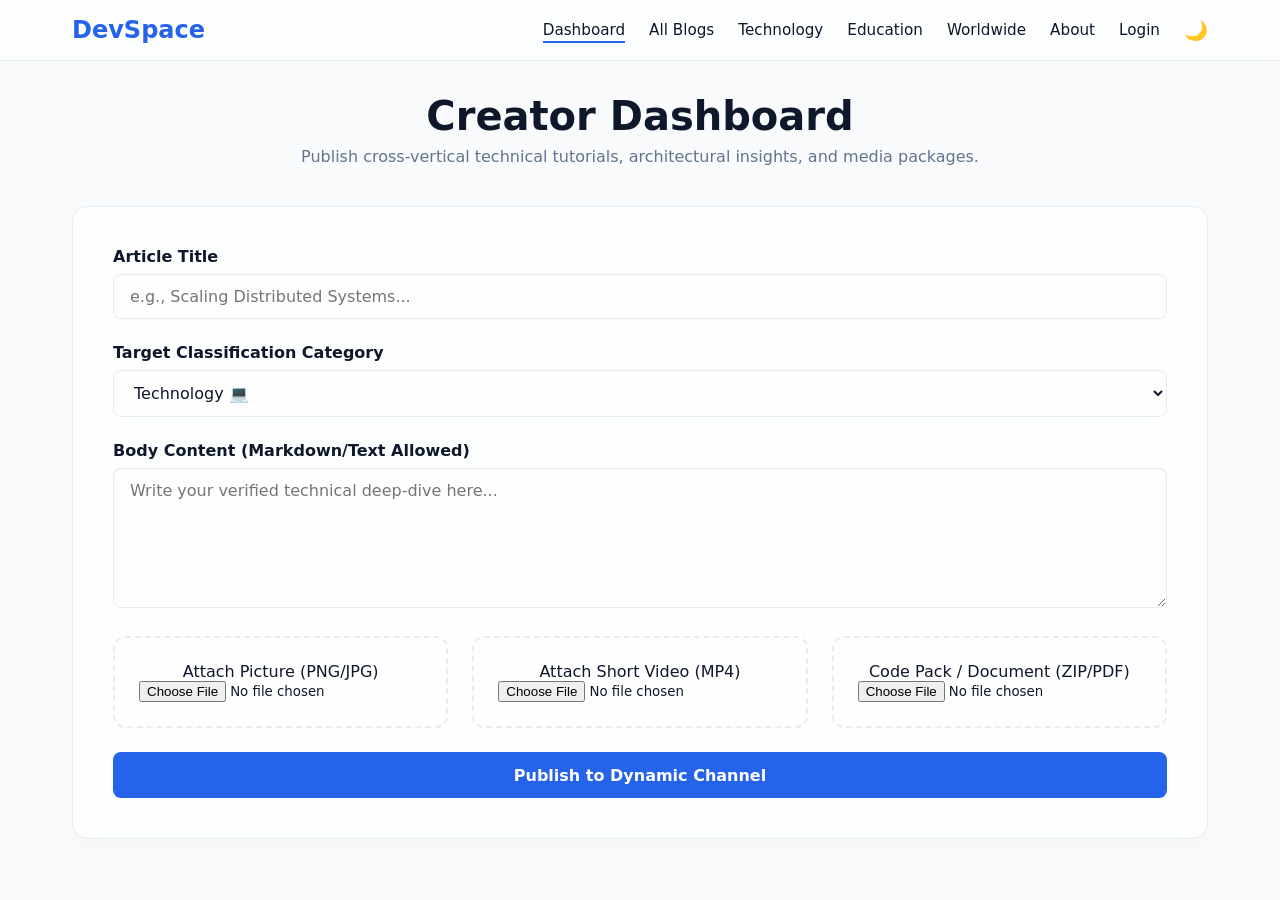
==== index.html @ 2eda5e79 "Add files via upload" ====
<!DOCTYPE html>
<html lang="en">
<head>
    <meta charset="UTF-8">
    <meta name="viewport" content="width=device-width, initial-scale=1.0">
    <title>Create & Publish Blogs - Modern Developer Space</title>
    <meta name="description" content="Empowering developers to create and share high-density technical insights across technology, education, and worldwide ecosystems seamlessly.">
    <meta property="og:title" content="Create & Publish Blogs - Modern Developer Space">
    <meta property="og:description" content="Empowering developers to create and share high-density technical insights.">
    <link rel="canonical" href="https://example.com/index.html">
    <link rel="stylesheet" href="styles.css">
</head>
<body class="animate-fade-up">
    <nav class="navbar">
        <div class="nav-container">
            <a href="index.html" class="nav-logo">DevSpace</a>
            <div class="nav-links">
                <a href="index.html" class="active">Dashboard</a>
                <a href="blog.html">All Blogs</a>
                <a href="technology.html">Technology</a>
                <a href="education.html">Education</a>
                <a href="worldwide.html">Worldwide</a>
                <a href="about.html">About</a>
                <a href="login.html" id="authLink">Login</a>
                <button id="themeToggle" class="theme-btn">🌙</button>
            </div>
        </div>
    </nav>

    <main class="container">
        <header class="section-header">
            <h1>Creator Dashboard</h1>
            <p>Publish cross-vertical technical tutorials, architectural insights, and media packages.</p>
        </header>

        <section class="form-container">
            <form id="postForm" onsubmit="handlePostSubmit(event)">
                <div class="form-group">
                    <label for="postTitle">Article Title</label>
                    <input type="text" id="postTitle" required placeholder="e.g., Scaling Distributed Systems...">
                </div>
                <div class="form-group">
                    <label for="postCategory">Target Classification Category</label>
                    <select id="postCategory" required>
                        <option value="technology">Technology 💻</option>
                        <option value="education">Education 📚</option>
                        <option value="worldwide">Worldwide 🌐</option>
                    </select>
                </div>
                <div class="form-group">
                    <label for="postContent">Body Content (Markdown/Text Allowed)</label>
                    <textarea id="postContent" rows="6" required placeholder="Write your verified technical deep-dive here..."></textarea>
                </div>
                <div class="media-upload-grid">
                    <div class="file-upload-box">
                        <label>Attach Picture (PNG/JPG)</label>
                        <input type="file" id="postImage" accept="image/*" onchange="previewMedia('image')">
                        <div id="imagePreview" class="preview-box"></div>
                    </div>
                    <div class="file-upload-box">
                        <label>Attach Short Video (MP4)</label>
                        <input type="file" id="postVideo" accept="video/*" onchange="previewMedia('video')">
                        <div id="videoPreview" class="preview-box"></div>
                    </div>
                    <div class="file-upload-box">
                        <label>Code Pack / Document (ZIP/PDF)</label>
                        <input type="file" id="postFile" accept=".zip,.pdf" onchange="previewMedia('file')">
                        <div id="filePreview" class="preview-box"></div>
                    </div>
                </div>
                <button type="submit" class="submit-btn">Publish to Dynamic Channel</button>
            </form>
        </section>
    </main>

    <script src="script.js"></script>
</body>
</html>
---- styles.css ----
/* Global Thematic System Mapping Tokens */
:root {
    --bg-primary: #f8fafc;
    --bg-card: rgba(255, 255, 255, 0.75);
    --border-color: rgba(226, 232, 240, 0.8);
    --text-main: #0f172a;
    --text-muted: #64748b;
    --primary: #2563eb;
    --primary-glow: rgba(37, 99, 235, 0.2);
    --nav-bg: rgba(255, 255, 255, 0.7);
    --success: #16a34a;
    --error: #dc2626;
    --badge-tech: #e0f2fe;
    --badge-tech-text: #0369a1;
    --badge-edu: #f0fdf4;
    --badge-edu-text: #166534;
    --badge-world: #fef3c7;
    --badge-world-text: #92400e;
}

[data-theme="dark"] {
    --bg-primary: #0b0f19;
    --bg-card: rgba(22, 28, 45, 0.75);
    --border-color: rgba(51, 65, 85, 0.5);
    --text-main: #f8fafc;
    --text-muted: #94a3b8;
    --primary: #3b82f6;
    --primary-glow: rgba(59, 130, 246, 0.35);
    --nav-bg: rgba(11, 15, 25, 0.75);
    --badge-tech: #1e293b;
    --badge-tech-text: #38bdf8;
    --badge-edu: #14532d;
    --badge-edu-text: #4ade80;
    --badge-world: #78350f;
    --badge-world-text: #fbbf24;
}

/* Hardened Anti-Copy Privacy Standard Rules */
* {
    box-sizing: border-box;
    margin: 0;
    padding: 0;
    font-family: 'Segoe UI', system-ui, -apple-system, sans-serif;
    user-select: none !important;
    -webkit-user-select: none !important;
}

input, textarea, select {
    user-select: text !important;
    -webkit-user-select: text !important;
}

body {
    background-color: var(--bg-primary);
    color: var(--text-main);
    transition: background-color 0.4s ease, color 0.4s ease;
    overflow-x: hidden;
    min-height: 100vh;
}

/* Staggered Cinematic Fade-In Entrance Animation */
@keyframes fadeUpIn {
    0% {
        opacity: 0;
        transform: translateY(25px);
    }
    100% {
        opacity: 1;
        transform: translateY(0);
    }
}

.animate-fade-up {
    animation: fadeUpIn 0.6s cubic-bezier(0.16, 1, 0.3, 1) forwards;
}

/* Premium Glassmorphic Navigation Menu Effects */
.navbar {
    position: sticky;
    top: 0;
    z-index: 1000;
    background-color: var(--nav-bg);
    backdrop-filter: blur(14px);
    -webkit-backdrop-filter: blur(14px);
    border-bottom: 1px solid var(--border-color);
    transition: background-color 0.4s ease;
}

.nav-container {
    max-width: 1200px;
    margin: 0 auto;
    display: flex;
    justify-content: space-between;
    align-items: center;
    padding: 1rem 2rem;
}

.nav-logo {
    font-size: 1.5rem;
    font-weight: 700;
    color: var(--primary);
    text-decoration: none;
}

.nav-links {
    display: flex;
    align-items: center;
    gap: 1.5rem;
}

.nav-links a {
    color: var(--text-main);
    text-decoration: none;
    font-weight: 500;
    font-size: 0.95rem;
    position: relative;
    padding: 0.25rem 0;
    transition: color 0.3s ease;
}

.nav-links a::after {
    content: '';
    position: absolute;
    bottom: 0;
    left: 0;
    width: 0;
    height: 2px;
    background-color: var(--primary);
    transition: width 0.3s ease;
}

.nav-links a:hover::after, .nav-links a.active::after {
    width: 100%;
}

.theme-btn {
    background: none;
    border: none;
    cursor: pointer;
    font-size: 1.2rem;
}

/* Containers Structures layout definitions */
.container {
    max-width: 1200px;
    margin: 2rem auto;
    padding: 0 2rem;
}

.section-header {
    margin-bottom: 2.5rem;
    text-align: center;
}

.section-header h1 {
    font-size: 2.5rem;
    margin-bottom: 0.5rem;
}

.section-header p {
    color: var(--text-muted);
}

/* Creator Form Layout styles definitions */
.form-container {
    background: var(--bg-card);
    backdrop-filter: blur(8px);
    border: 1px solid var(--border-color);
    padding: 2.5rem;
    border-radius: 16px;
    box-shadow: 0 10px 30px rgba(0, 0, 0, 0.02);
}

.form-group {
    margin-bottom: 1.5rem;
}

.form-group label {
    display: block;
    margin-bottom: 0.5rem;
    font-weight: 600;
}

.form-group input, .form-group textarea, .form-group select {
    width: 100%;
    padding: 0.75rem 1rem;
    border-radius: 8px;
    border: 1px solid var(--border-color);
    background-color: rgba(255, 255, 255, 0.05);
    color: var(--text-main);
    font-size: 1rem;
    outline: none;
    transition: border-color 0.3s ease, box-shadow 0.3s ease;
}

.form-group input:focus, .form-group textarea:focus, .form-group select:focus {
    border-color: var(--primary);
    box-shadow: 0 0 0 3px var(--primary-glow);
}

/* Media upload dashboard blocks styles */
.media-upload-grid {
    display: grid;
    grid-template-columns: repeat(auto-fit, minmax(280px, 1fr));
    gap: 1.5rem;
    margin-bottom: 1.5rem;
}

.file-upload-box {
    border: 2px dashed var(--border-color);
    padding: 1.5rem;
    border-radius: 12px;
    text-align: center;
    background-color: rgba(255, 255, 255, 0.02);
}

.preview-box img, .preview-box video {
    max-width: 100%;
    max-height: 150px;
    border-radius: 6px;
    margin-top: 1rem;
}

.submit-btn {
    width: 100%;
    padding: 0.85rem;
    border: none;
    border-radius: 8px;
    background-color: var(--primary);
    color: white;
    font-size: 1rem;
    font-weight: 600;
    cursor: pointer;
    transition: transform 0.2s cubic-bezier(0.16, 1, 0.3, 1), box-shadow 0.2s ease;
}

.submit-btn:hover {
    transform: translateY(-2px);
    box-shadow: 0 5px 15px var(--primary-glow);
}

/* Grid Canvas Feed Display Matrix Cards */
.posts-grid {
    display: grid;
    grid-template-columns: repeat(auto-fit, minmax(340px, 1fr));
    gap: 2rem;
}

/* Responsive Magnetic Hover Cards Design Framework */
.blog-card {
    background: var(--bg-card);
    backdrop-filter: blur(10px);
    border: 1px solid var(--border-color);
    border-radius: 16px;
    padding: 2rem;
    display: flex;
    flex-direction: column;
    justify-content: space-between;
    box-shadow: 0 4px 20px rgba(0, 0, 0, 0.01);
    transform: transform 0.4s cubic-bezier(0.16, 1, 0.3, 1);
    position: relative;
    overflow: hidden;
}

.blog-card:hover {
    transform: translateY(-8px) scale(1.02);
    box-shadow: 0 20px 40px rgba(0, 0, 0, 0.06);
    border-color: var(--primary);
}

.blog-card-header {
    display: flex;
    justify-content: space-between;
    align-items: center;
    margin-bottom: 1rem;
}

.category-badge {
    padding: 0.25rem 0.75rem;
    border-radius: 20px;
    font-size: 0.8rem;
    font-weight: 600;
    text-transform: uppercase;
}

.category-badge.technology { background-color: var(--badge-tech); color: var(--badge-tech-text); }
.category-badge.education { background-color: var(--badge-edu); color: var(--badge-edu-text); }
.category-badge.worldwide { background-color: var(--badge-world); color: var(--badge-world-text); }

.blog-card h3 {
    font-size: 1.4rem;
    margin-bottom: 0.75rem;
}

.blog-card p {
    color: var(--text-muted);
    font-size: 0.95rem;
    line-height: 1.6;
    margin-bottom: 1.5rem;
}

/* Media Output Embedded Classes */
.post-media-output {
    margin-bottom: 1rem;
    border-radius: 8px;
    overflow: hidden;
    background-color: #000;
}

.post-media-output img, .post-media-output video {
    width: 100%;
    display: block;
    max-height: 220px;
    object-fit: cover;
}

.download-link-btn {
    display: inline-flex;
    align-items: center;
    color: var(--primary);
    text-decoration: none;
    font-weight: 600;
    font-size: 0.9rem;
    margin-bottom: 1rem;
}

/* Reactions Matrix Layout Rules */
.reactions-panel {
    display: flex;
    gap: 0.5rem;
    border-top: 1px solid var(--border-color);
    padding-top: 1rem;
    margin-top: auto;
}

.reaction-btn {
    background: rgba(255, 255, 255, 0.05);
    border: 1px solid var(--border-color);
    padding: 0.4rem 0.75rem;
    border-radius: 30px;
    cursor: pointer;
    font-size: 0.9rem;
    color: var(--text-main);
    display: flex;
    align-items: center;
    gap: 0.25rem;
    transition: transform 0.2s cubic-bezier(0.175, 0.885, 0.32, 1.275), background-color 0.2s;
}

.reaction-btn:hover {
    background-color: var(--primary-glow);
    transform: scale(1.1);
}

/* Elastic Keyframe Motion For Triggered Emojis */
@keyframes popEmoji {
    0% { transform: scale(1); }
    50% { transform: scale(1.4) rotate(-15deg); }
    100% { transform: scale(1); }
}

.reacted-active {
    animation: popEmoji 0.4s ease-in-out;
    border-color: var(--primary);
    background-color: var(--primary-glow);
}

/* Floating Physics Animation Container Layer */
.floating-particle {
    position: absolute;
    pointer-events: none;
    font-size: 1.5rem;
    z-index: 100;
    animation: floatUp 0.8s cubic-bezier(0.075, 0.82, 0.165, 1) forwards;
}

@keyframes floatUp {
    0% { opacity: 1; transform: translateY(0) scale(0.5); }
    100% { opacity: 0; transform: translateY(-70px) scale(1.2); }
}

/* Search Box elements layout definitions */
.search-wrapper input {
    width: 100%;
    max-width: 500px;
    padding: 0.85rem 1.25rem;
    border-radius: 30px;
    border: 1px solid var(--border-color);
    background: var(--bg-card);
    color: var(--text-main);
    font-size: 1rem;
    outline: none;
    margin-top: 1rem;
}

/* Authentication Interface Panels definitions */
.auth-wrapper {
    display: flex;
    justify-content: center;
    align-items: center;
    min-height: 70vh;
}

.auth-card {
    background: var(--bg-card);
    backdrop-filter: blur(12px);
    border: 1px solid var(--border-color);
    padding: 3rem;
    border-radius: 20px;
    width: 100%;
    max-width: 440px;
    box-shadow: 0 15px 35px rgba(0,0,0,0.05);
}

.auth-card h2 { margin-bottom: 0.5rem; text-align: center;}
.auth-card p { text-align: center; color: var(--text-muted); margin-bottom: 1.5rem; font-size: 0.9rem;}

.password-group { position: relative; }
.toggle-password {
    position: absolute;
    right: 12px;
    bottom: 10px;
    cursor: pointer;
}

.error-text {
    color: var(--error);
    background-color: rgba(220, 38, 38, 0.1);
    padding: 0.75rem;
    border-radius: 6px;
    margin-bottom: 1rem;
    font-size: 0.85rem;
    border-left: 4px solid var(--error);
}

.auth-footer-text { margin-top: 1.5rem; display: block; text-align: center; }
.auth-footer-text a { color: var(--primary); text-decoration: none; font-weight: 600;}

.about-card-info {
    background: var(--bg-card);
    border: 1px solid var(--border-color);
    padding: 2.5rem;
    border-radius: 16px;
}
.metrics-grid {
    display: grid;
    grid-template-columns: repeat(auto-fit, minmax(220px, 1fr));
    gap: 1rem;
    margin-top: 1.5rem;
}
.metric-item {
    padding: 1rem;
    background: rgba(0,0,0,0.02);
    border-radius: 8px;
    border: 1px solid var(--border-color);
    font-size: 0.9rem;
}
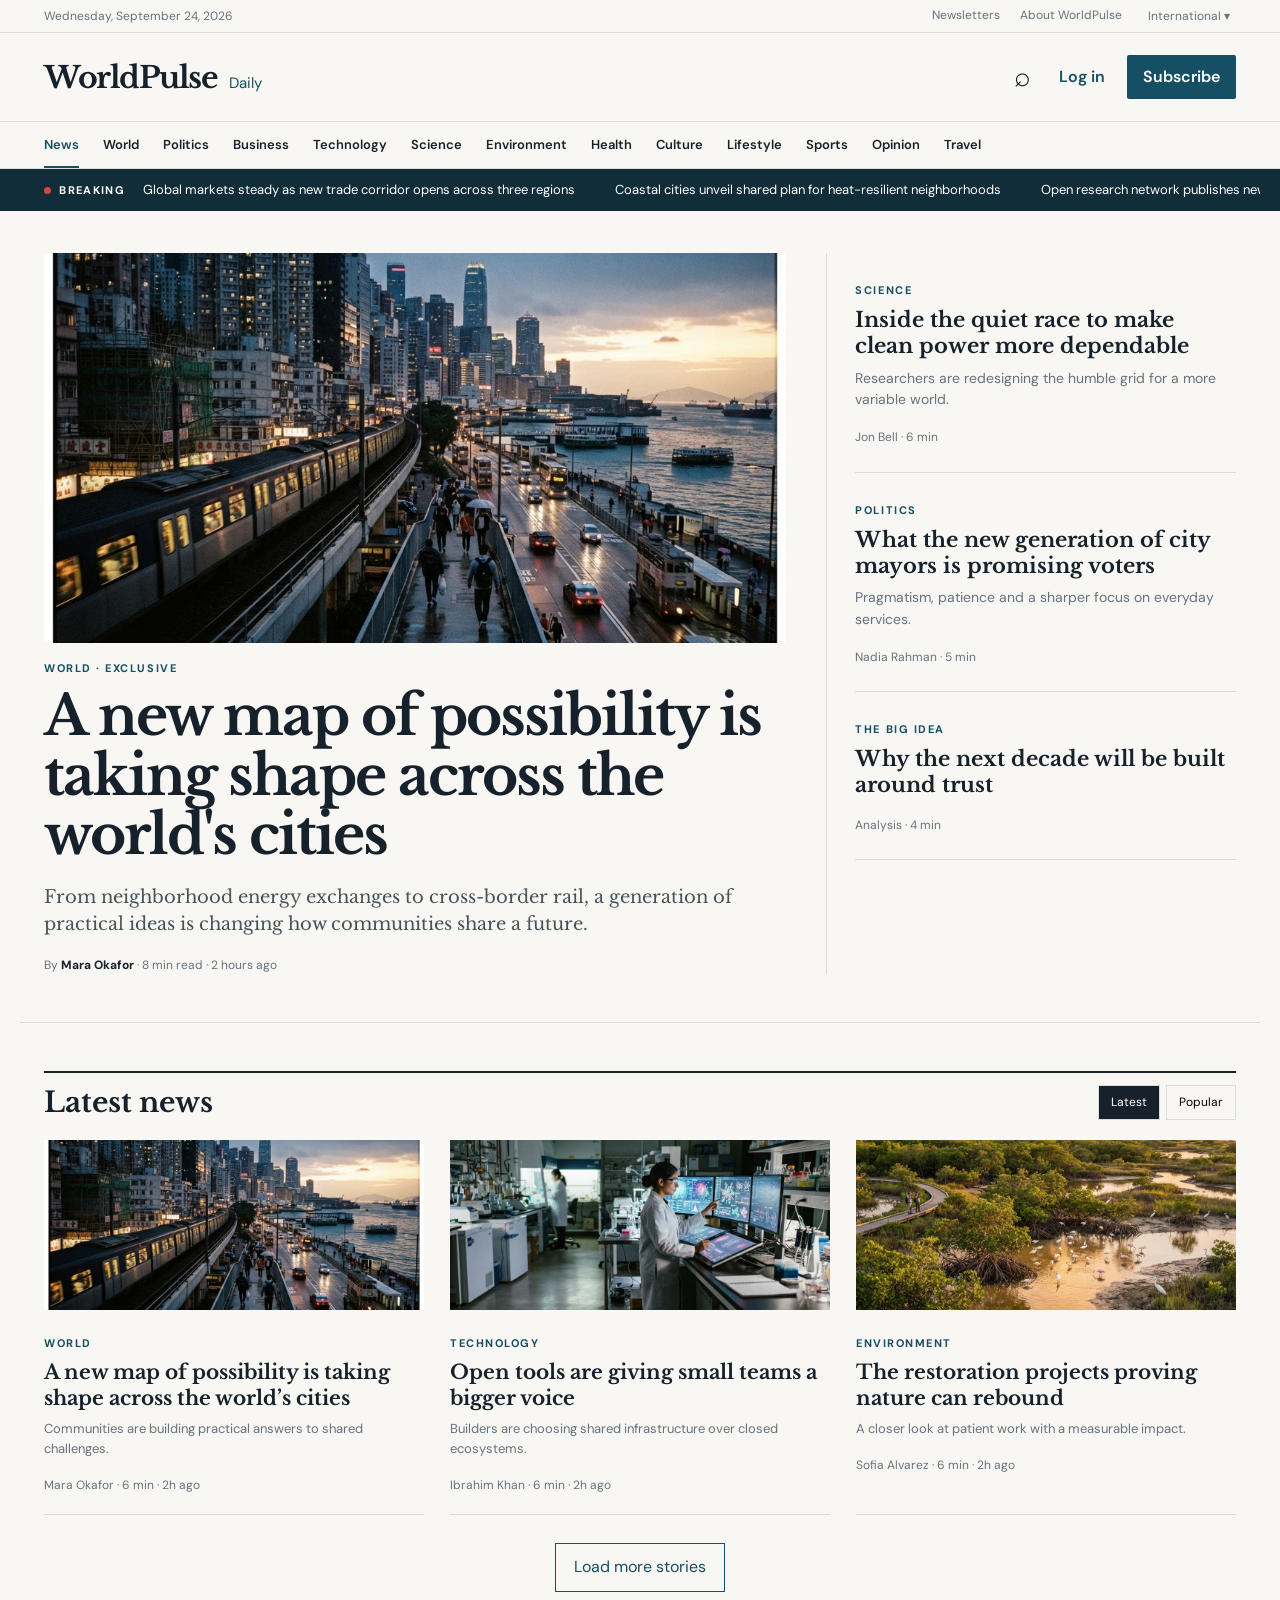
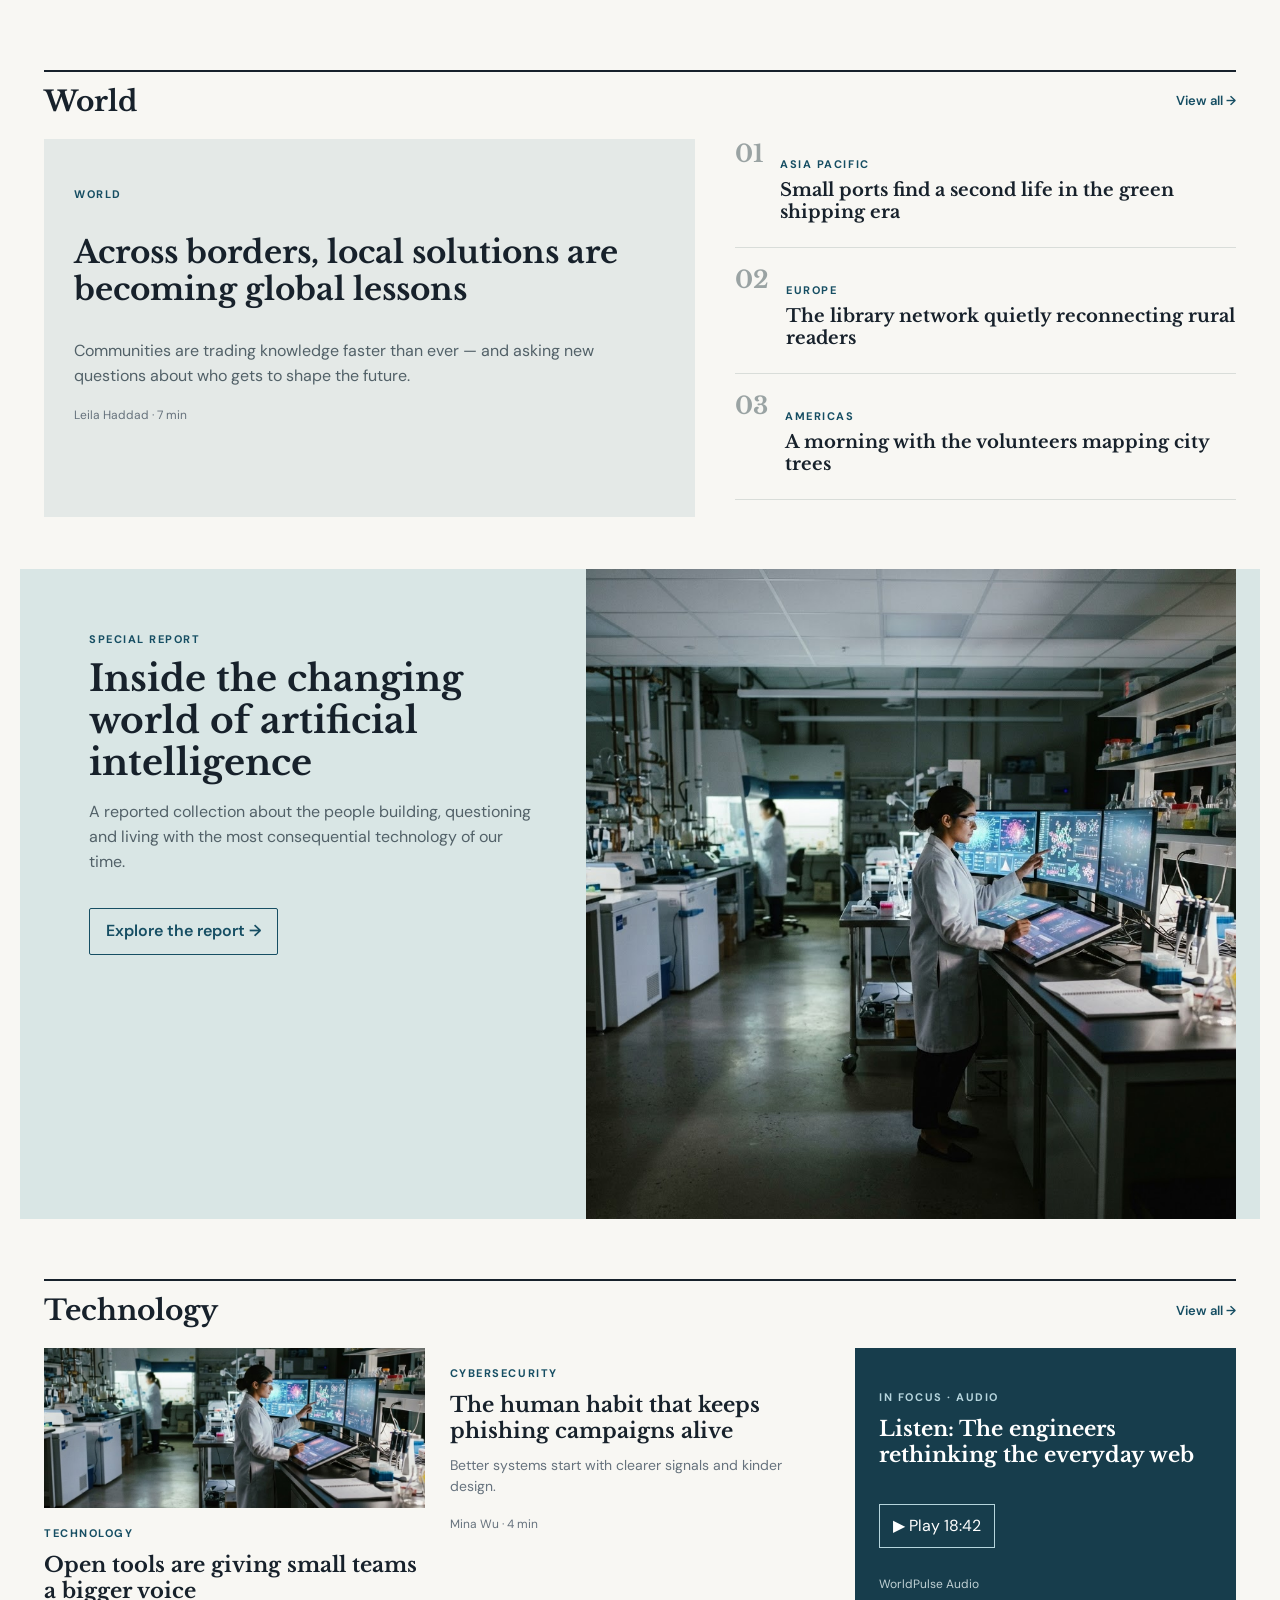
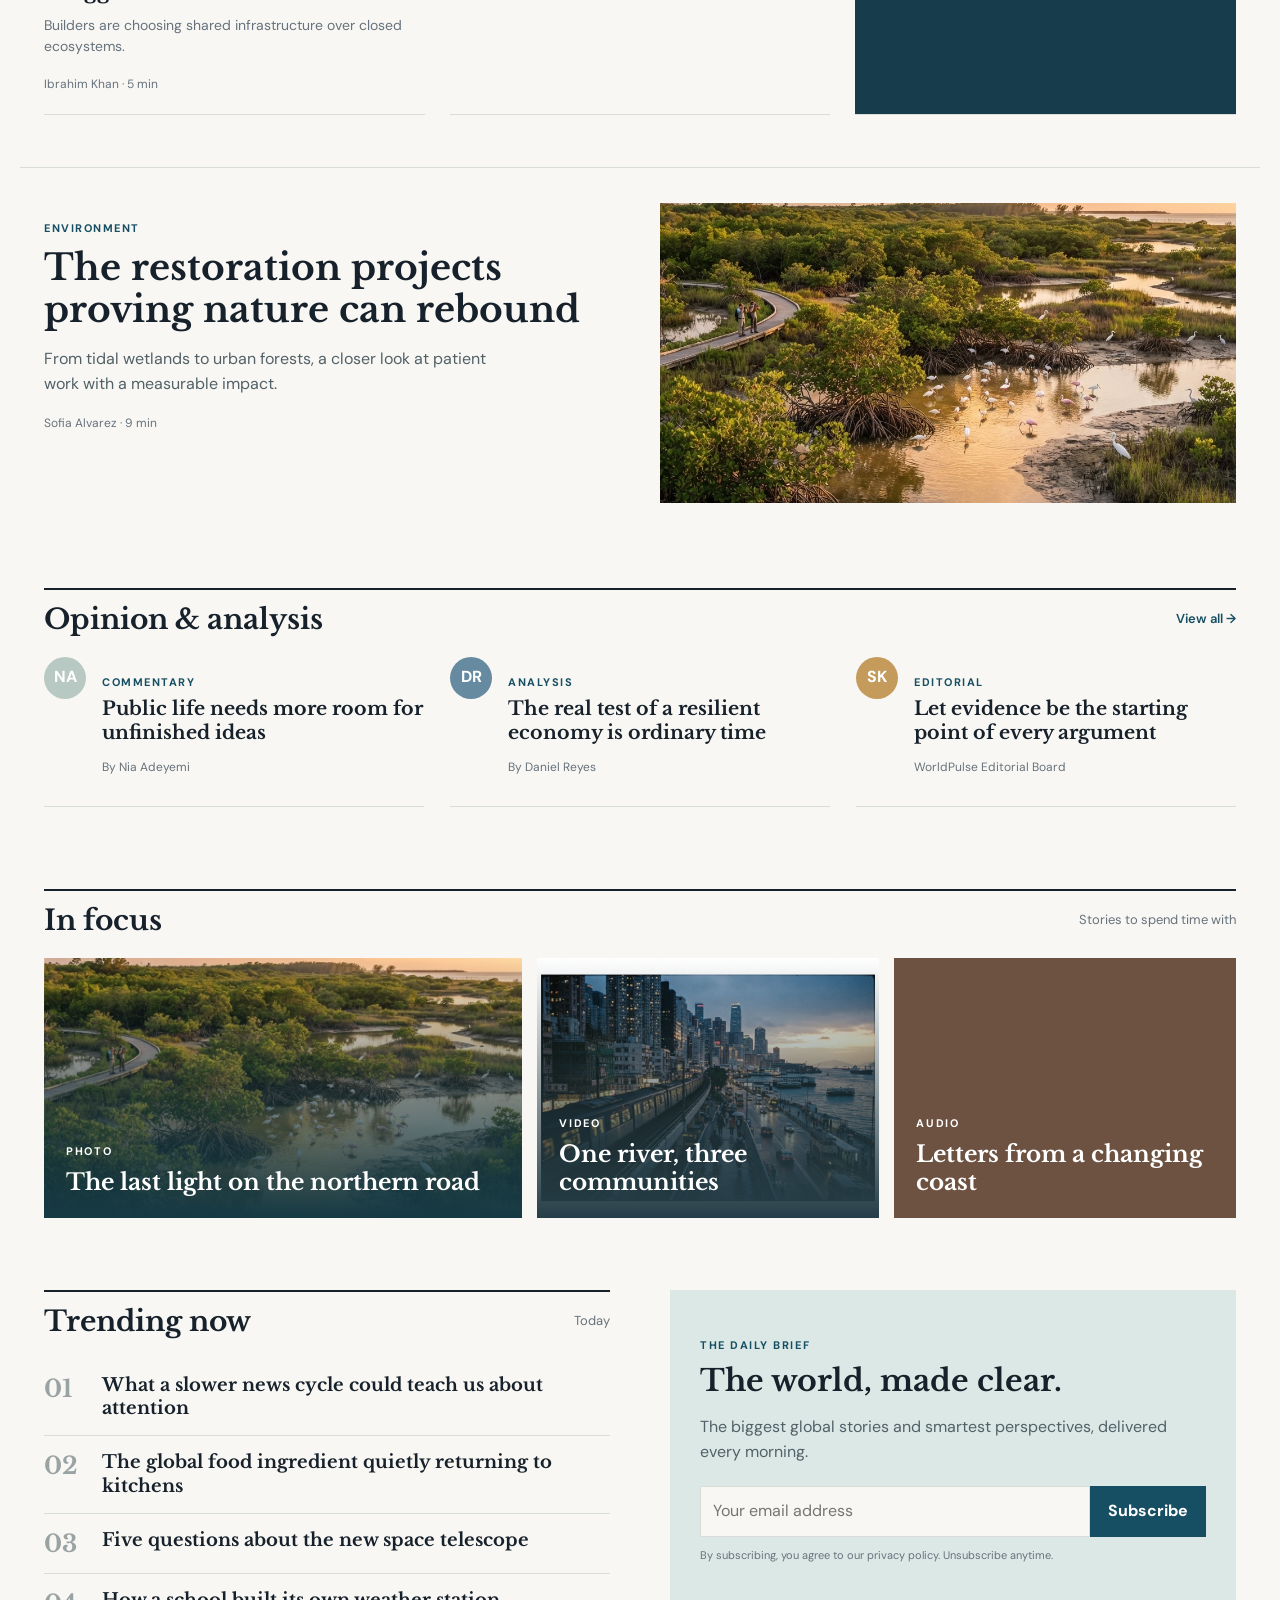
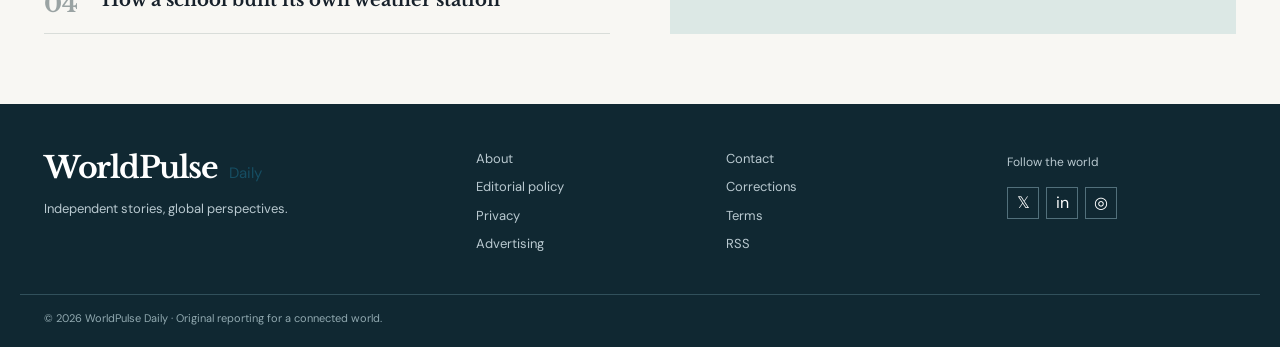
==== commit 43d2986d: "Build WorldPulse Daily editorial newsroom" ====
--- a/index.html
+++ b/index.html
@@ -1,78 +1,38 @@
-<!DOCTYPE html>
+<!doctype html>
 <html lang="en">
 <head>
-    <meta charset="UTF-8">
-    <meta name="viewport" content="width=device-width, initial-scale=1.0">
-    <title>Create & Publish Blogs - Modern Developer Space</title>
-    <meta name="description" content="Empowering developers to create and share high-density technical insights across technology, education, and worldwide ecosystems seamlessly.">
-    <meta property="og:title" content="Create & Publish Blogs - Modern Developer Space">
-    <meta property="og:description" content="Empowering developers to create and share high-density technical insights.">
-    <link rel="canonical" href="https://example.com/index.html">
-    <link rel="stylesheet" href="styles.css">
+  <meta charset="UTF-8" />
+  <meta name="viewport" content="width=device-width, initial-scale=1" />
+  <title>WorldPulse Daily — Independent stories, global perspectives.</title>
+  <meta name="description" content="WorldPulse Daily brings original reporting, analysis and perspectives from around the world." />
+  <meta property="og:title" content="WorldPulse Daily" />
+  <meta property="og:description" content="Independent stories, global perspectives." />
+  <meta property="og:image" content="assets/lead-city.png" />
+  <link rel="canonical" href="https://worldpulse.example/" />
+  <link rel="manifest" href="manifest.json" />
+  <link rel="stylesheet" href="styles.css" />
 </head>
-<body class="animate-fade-up">
-    <nav class="navbar">
-        <div class="nav-container">
-            <a href="index.html" class="nav-logo">DevSpace</a>
-            <div class="nav-links">
-                <a href="index.html" class="active">Dashboard</a>
-                <a href="blog.html">All Blogs</a>
-                <a href="technology.html">Technology</a>
-                <a href="education.html">Education</a>
-                <a href="worldwide.html">Worldwide</a>
-                <a href="about.html">About</a>
-                <a href="login.html" id="authLink">Login</a>
-                <button id="themeToggle" class="theme-btn">🌙</button>
-            </div>
-        </div>
-    </nav>
-
-    <main class="container">
-        <header class="section-header">
-            <h1>Creator Dashboard</h1>
-            <p>Publish cross-vertical technical tutorials, architectural insights, and media packages.</p>
-        </header>
-
-        <section class="form-container">
-            <form id="postForm" onsubmit="handlePostSubmit(event)">
-                <div class="form-group">
-                    <label for="postTitle">Article Title</label>
-                    <input type="text" id="postTitle" required placeholder="e.g., Scaling Distributed Systems...">
-                </div>
-                <div class="form-group">
-                    <label for="postCategory">Target Classification Category</label>
-                    <select id="postCategory" required>
-                        <option value="technology">Technology 💻</option>
-                        <option value="education">Education 📚</option>
-                        <option value="worldwide">Worldwide 🌐</option>
-                    </select>
-                </div>
-                <div class="form-group">
-                    <label for="postContent">Body Content (Markdown/Text Allowed)</label>
-                    <textarea id="postContent" rows="6" required placeholder="Write your verified technical deep-dive here..."></textarea>
-                </div>
-                <div class="media-upload-grid">
-                    <div class="file-upload-box">
-                        <label>Attach Picture (PNG/JPG)</label>
-                        <input type="file" id="postImage" accept="image/*" onchange="previewMedia('image')">
-                        <div id="imagePreview" class="preview-box"></div>
-                    </div>
-                    <div class="file-upload-box">
-                        <label>Attach Short Video (MP4)</label>
-                        <input type="file" id="postVideo" accept="video/*" onchange="previewMedia('video')">
-                        <div id="videoPreview" class="preview-box"></div>
-                    </div>
-                    <div class="file-upload-box">
-                        <label>Code Pack / Document (ZIP/PDF)</label>
-                        <input type="file" id="postFile" accept=".zip,.pdf" onchange="previewMedia('file')">
-                        <div id="filePreview" class="preview-box"></div>
-                    </div>
-                </div>
-                <button type="submit" class="submit-btn">Publish to Dynamic Channel</button>
-            </form>
-        </section>
-    </main>
-
-    <script src="script.js"></script>
+<body>
+  <div class="progress" id="progress"></div>
+  <header class="site-header">
+    <div class="utility"><div class="wrap utility-inner"><span>Wednesday, September 24, 2026</span><span class="utility-right"><a href="#newsletter">Newsletters</a><a href="#about">About WorldPulse</a><button id="editionBtn" class="text-btn">International ▾</button></span></div></div>
+    <div class="wrap masthead"><button class="icon-btn menu-toggle" id="menuToggle" aria-label="Open menu">☰</button><a class="wordmark" href="index.html">WorldPulse <i>Daily</i></a><div class="mast-actions"><button class="icon-btn" id="searchToggle" aria-label="Search">⌕</button><button class="login">Log in</button><a class="subscribe" href="#newsletter">Subscribe</a></div></div>
+    <nav class="nav" id="mainNav" aria-label="Primary navigation"><div class="wrap nav-inner"><a class="active" href="#top">News</a><a href="#world">World</a><a href="#politics">Politics</a><a href="#business">Business</a><a href="#technology">Technology</a><a href="#science">Science</a><a href="#environment">Environment</a><a href="#health">Health</a><a href="#culture">Culture</a><a href="#lifestyle">Lifestyle</a><a href="#sports">Sports</a><a href="#opinion">Opinion</a><a href="#travel">Travel</a></div></nav>
+    <div class="searchbar wrap" id="searchbar"><label for="searchInput">Search WorldPulse</label><input id="searchInput" placeholder="Search stories, authors and topics" /><button id="closeSearch" aria-label="Close search">×</button><div id="searchResults"></div></div>
+  </header>
+  <main id="top">
+    <div class="ticker"><div class="wrap ticker-inner"><strong><span class="live-dot"></span> BREAKING</strong><div class="ticker-track" id="tickerTrack"><a href="#latest">Global markets steady as new trade corridor opens across three regions</a><a href="#world">Coastal cities unveil shared plan for heat-resilient neighborhoods</a><a href="#technology">Open research network publishes new climate data standard</a></div><span class="ticker-time">09:42 UTC</span></div></div>
+    <section class="wrap hero"><div class="hero-lead"><div class="image-wrap"><img src="assets/lead-city.png" alt="Commuters moving through a coastal city at dawn" /></div><div class="kicker">WORLD · EXCLUSIVE</div><h1>A new map of possibility is taking shape across the world's cities</h1><p class="standfirst">From neighborhood energy exchanges to cross-border rail, a generation of practical ideas is changing how communities share a future.</p><div class="byline">By <b>Mara Okafor</b> <span>·</span> 8 min read <span>·</span> 2 hours ago</div></div><div class="hero-side"><article class="story"><div class="kicker">SCIENCE</div><h2>Inside the quiet race to make clean power more dependable</h2><p>Researchers are redesigning the humble grid for a more variable world.</p><div class="byline">Jon Bell · 6 min</div></article><article class="story"><div class="kicker">POLITICS</div><h2>What the new generation of city mayors is promising voters</h2><p>Pragmatism, patience and a sharper focus on everyday services.</p><div class="byline">Nadia Rahman · 5 min</div></article><article class="story"><div class="kicker">THE BIG IDEA</div><h2>Why the next decade will be built around trust</h2><div class="byline">Analysis · 4 min</div></article></div></section>
+    <section class="wrap latest" id="latest"><div class="section-head"><h2>Latest news</h2><div class="tabs"><button class="tab active" data-tab="latest">Latest</button><button class="tab" data-tab="popular">Popular</button></div></div><div class="latest-grid" id="latestGrid"></div><button class="load-more" id="loadMore">Load more stories</button></section>
+    <section class="wrap split-section" id="world"><div class="section-head"><h2>World</h2><a href="#world">View all →</a></div><div class="feature-grid"><article class="feature-card wide"><div class="kicker">WORLD</div><h3>Across borders, local solutions are becoming global lessons</h3><p>Communities are trading knowledge faster than ever — and asking new questions about who gets to shape the future.</p><div class="byline">Leila Haddad · 7 min</div></article><div class="mini-list"><article><span>01</span><div><div class="kicker">ASIA PACIFIC</div><h3>Small ports find a second life in the green shipping era</h3></div></article><article><span>02</span><div><div class="kicker">EUROPE</div><h3>The library network quietly reconnecting rural readers</h3></div></article><article><span>03</span><div><div class="kicker">AMERICAS</div><h3>A morning with the volunteers mapping city trees</h3></div></article></div></div></section>
+    <section class="wrap report"><div class="report-copy"><div class="kicker">SPECIAL REPORT</div><h2>Inside the changing world of artificial intelligence</h2><p>A reported collection about the people building, questioning and living with the most consequential technology of our time.</p><a class="outline" href="#technology">Explore the report →</a></div><img src="assets/tech-lab.png" alt="Researcher working in a modern technology laboratory" /></section>
+    <section class="wrap section-row" id="technology"><div class="section-head"><h2>Technology</h2><a href="#technology">View all →</a></div><div class="cards-3"><article class="card"><div class="card-image tech-image"></div><div class="kicker">TECHNOLOGY</div><h3>Open tools are giving small teams a bigger voice</h3><p>Builders are choosing shared infrastructure over closed ecosystems.</p><div class="byline">Ibrahim Khan · 5 min</div></article><article class="card"><div class="kicker">CYBERSECURITY</div><h3>The human habit that keeps phishing campaigns alive</h3><p>Better systems start with clearer signals and kinder design.</p><div class="byline">Mina Wu · 4 min</div></article><article class="card dark-card"><div class="kicker">IN FOCUS · AUDIO</div><h3>Listen: The engineers rethinking the everyday web</h3><button class="play" id="playAudio">▶ Play 18:42</button><div class="byline">WorldPulse Audio</div></article></div></section>
+    <section class="wrap environment" id="environment"><div><div class="kicker">ENVIRONMENT</div><h2>The restoration projects proving nature can rebound</h2><p>From tidal wetlands to urban forests, a closer look at patient work with a measurable impact.</p><div class="byline">Sofia Alvarez · 9 min</div></div><img src="assets/climate-coast.png" alt="Restored coastal wetland with mangroves at golden hour" /></section>
+    <section class="wrap opinion" id="opinion"><div class="section-head"><h2>Opinion & analysis</h2><a href="#opinion">View all →</a></div><div class="opinion-grid"><article><div class="avatar">NA</div><div><div class="kicker">COMMENTARY</div><h3>Public life needs more room for unfinished ideas</h3><p>By Nia Adeyemi</p></div></article><article><div class="avatar blue">DR</div><div><div class="kicker">ANALYSIS</div><h3>The real test of a resilient economy is ordinary time</h3><p>By Daniel Reyes</p></div></article><article><div class="avatar gold">SK</div><div><div class="kicker">EDITORIAL</div><h3>Let evidence be the starting point of every argument</h3><p>WorldPulse Editorial Board</p></div></article></div></section>
+    <section class="wrap focus"><div class="section-head"><h2>In focus</h2><span class="muted">Stories to spend time with</span></div><div class="focus-grid"><div class="focus-tile photo"><span>PHOTO</span><h3>The last light on the northern road</h3></div><div class="focus-tile video"><span>VIDEO</span><h3>One river, three communities</h3></div><div class="focus-tile audio"><span>AUDIO</span><h3>Letters from a changing coast</h3></div></div></section>
+    <section class="wrap bottom-grid"><div class="trending"><div class="section-head"><h2>Trending now</h2><span class="muted">Today</span></div><ol><li><span>01</span><a>What a slower news cycle could teach us about attention</a></li><li><span>02</span><a>The global food ingredient quietly returning to kitchens</a></li><li><span>03</span><a>Five questions about the new space telescope</a></li><li><span>04</span><a>How a school built its own weather station</a></li></ol></div><aside class="newsletter" id="newsletter"><div class="kicker">THE DAILY BRIEF</div><h2>The world, made clear.</h2><p>The biggest global stories and smartest perspectives, delivered every morning.</p><form id="newsletterForm"><input type="email" required placeholder="Your email address" aria-label="Email address" /><button>Subscribe</button></form><small>By subscribing, you agree to our privacy policy. Unsubscribe anytime.</small><div id="newsletterMessage" role="status"></div></aside></section>
+  </main>
+  <footer id="about"><div class="wrap footer-top"><div><a class="wordmark" href="#top">WorldPulse <i>Daily</i></a><p>Independent stories, global perspectives.</p></div><div class="footer-links"><a>About</a><a>Contact</a><a>Editorial policy</a><a>Corrections</a><a>Privacy</a><a>Terms</a><a>Advertising</a><a>RSS</a></div><div class="footer-social"><span>Follow the world</span><div><button>𝕏</button><button>in</button><button>◎</button></div></div></div><div class="wrap copyright">© 2026 WorldPulse Daily · Original reporting for a connected world.</div></footer>
+  <script src="script.js"></script>
 </body>
-</html>+</html>
--- a/styles.css
+++ b/styles.css
@@ -1,457 +1,5 @@
-/* Global Thematic System Mapping Tokens */
-:root {
-    --bg-primary: #f8fafc;
-    --bg-card: rgba(255, 255, 255, 0.75);
-    --border-color: rgba(226, 232, 240, 0.8);
-    --text-main: #0f172a;
-    --text-muted: #64748b;
-    --primary: #2563eb;
-    --primary-glow: rgba(37, 99, 235, 0.2);
-    --nav-bg: rgba(255, 255, 255, 0.7);
-    --success: #16a34a;
-    --error: #dc2626;
-    --badge-tech: #e0f2fe;
-    --badge-tech-text: #0369a1;
-    --badge-edu: #f0fdf4;
-    --badge-edu-text: #166534;
-    --badge-world: #fef3c7;
-    --badge-world-text: #92400e;
-}
-
-[data-theme="dark"] {
-    --bg-primary: #0b0f19;
-    --bg-card: rgba(22, 28, 45, 0.75);
-    --border-color: rgba(51, 65, 85, 0.5);
-    --text-main: #f8fafc;
-    --text-muted: #94a3b8;
-    --primary: #3b82f6;
-    --primary-glow: rgba(59, 130, 246, 0.35);
-    --nav-bg: rgba(11, 15, 25, 0.75);
-    --badge-tech: #1e293b;
-    --badge-tech-text: #38bdf8;
-    --badge-edu: #14532d;
-    --badge-edu-text: #4ade80;
-    --badge-world: #78350f;
-    --badge-world-text: #fbbf24;
-}
-
-/* Hardened Anti-Copy Privacy Standard Rules */
-* {
-    box-sizing: border-box;
-    margin: 0;
-    padding: 0;
-    font-family: 'Segoe UI', system-ui, -apple-system, sans-serif;
-    user-select: none !important;
-    -webkit-user-select: none !important;
-}
-
-input, textarea, select {
-    user-select: text !important;
-    -webkit-user-select: text !important;
-}
-
-body {
-    background-color: var(--bg-primary);
-    color: var(--text-main);
-    transition: background-color 0.4s ease, color 0.4s ease;
-    overflow-x: hidden;
-    min-height: 100vh;
-}
-
-/* Staggered Cinematic Fade-In Entrance Animation */
-@keyframes fadeUpIn {
-    0% {
-        opacity: 0;
-        transform: translateY(25px);
-    }
-    100% {
-        opacity: 1;
-        transform: translateY(0);
-    }
-}
-
-.animate-fade-up {
-    animation: fadeUpIn 0.6s cubic-bezier(0.16, 1, 0.3, 1) forwards;
-}
-
-/* Premium Glassmorphic Navigation Menu Effects */
-.navbar {
-    position: sticky;
-    top: 0;
-    z-index: 1000;
-    background-color: var(--nav-bg);
-    backdrop-filter: blur(14px);
-    -webkit-backdrop-filter: blur(14px);
-    border-bottom: 1px solid var(--border-color);
-    transition: background-color 0.4s ease;
-}
-
-.nav-container {
-    max-width: 1200px;
-    margin: 0 auto;
-    display: flex;
-    justify-content: space-between;
-    align-items: center;
-    padding: 1rem 2rem;
-}
-
-.nav-logo {
-    font-size: 1.5rem;
-    font-weight: 700;
-    color: var(--primary);
-    text-decoration: none;
-}
-
-.nav-links {
-    display: flex;
-    align-items: center;
-    gap: 1.5rem;
-}
-
-.nav-links a {
-    color: var(--text-main);
-    text-decoration: none;
-    font-weight: 500;
-    font-size: 0.95rem;
-    position: relative;
-    padding: 0.25rem 0;
-    transition: color 0.3s ease;
-}
-
-.nav-links a::after {
-    content: '';
-    position: absolute;
-    bottom: 0;
-    left: 0;
-    width: 0;
-    height: 2px;
-    background-color: var(--primary);
-    transition: width 0.3s ease;
-}
-
-.nav-links a:hover::after, .nav-links a.active::after {
-    width: 100%;
-}
-
-.theme-btn {
-    background: none;
-    border: none;
-    cursor: pointer;
-    font-size: 1.2rem;
-}
-
-/* Containers Structures layout definitions */
-.container {
-    max-width: 1200px;
-    margin: 2rem auto;
-    padding: 0 2rem;
-}
-
-.section-header {
-    margin-bottom: 2.5rem;
-    text-align: center;
-}
-
-.section-header h1 {
-    font-size: 2.5rem;
-    margin-bottom: 0.5rem;
-}
-
-.section-header p {
-    color: var(--text-muted);
-}
-
-/* Creator Form Layout styles definitions */
-.form-container {
-    background: var(--bg-card);
-    backdrop-filter: blur(8px);
-    border: 1px solid var(--border-color);
-    padding: 2.5rem;
-    border-radius: 16px;
-    box-shadow: 0 10px 30px rgba(0, 0, 0, 0.02);
-}
-
-.form-group {
-    margin-bottom: 1.5rem;
-}
-
-.form-group label {
-    display: block;
-    margin-bottom: 0.5rem;
-    font-weight: 600;
-}
-
-.form-group input, .form-group textarea, .form-group select {
-    width: 100%;
-    padding: 0.75rem 1rem;
-    border-radius: 8px;
-    border: 1px solid var(--border-color);
-    background-color: rgba(255, 255, 255, 0.05);
-    color: var(--text-main);
-    font-size: 1rem;
-    outline: none;
-    transition: border-color 0.3s ease, box-shadow 0.3s ease;
-}
-
-.form-group input:focus, .form-group textarea:focus, .form-group select:focus {
-    border-color: var(--primary);
-    box-shadow: 0 0 0 3px var(--primary-glow);
-}
-
-/* Media upload dashboard blocks styles */
-.media-upload-grid {
-    display: grid;
-    grid-template-columns: repeat(auto-fit, minmax(280px, 1fr));
-    gap: 1.5rem;
-    margin-bottom: 1.5rem;
-}
-
-.file-upload-box {
-    border: 2px dashed var(--border-color);
-    padding: 1.5rem;
-    border-radius: 12px;
-    text-align: center;
-    background-color: rgba(255, 255, 255, 0.02);
-}
-
-.preview-box img, .preview-box video {
-    max-width: 100%;
-    max-height: 150px;
-    border-radius: 6px;
-    margin-top: 1rem;
-}
-
-.submit-btn {
-    width: 100%;
-    padding: 0.85rem;
-    border: none;
-    border-radius: 8px;
-    background-color: var(--primary);
-    color: white;
-    font-size: 1rem;
-    font-weight: 600;
-    cursor: pointer;
-    transition: transform 0.2s cubic-bezier(0.16, 1, 0.3, 1), box-shadow 0.2s ease;
-}
-
-.submit-btn:hover {
-    transform: translateY(-2px);
-    box-shadow: 0 5px 15px var(--primary-glow);
-}
-
-/* Grid Canvas Feed Display Matrix Cards */
-.posts-grid {
-    display: grid;
-    grid-template-columns: repeat(auto-fit, minmax(340px, 1fr));
-    gap: 2rem;
-}
-
-/* Responsive Magnetic Hover Cards Design Framework */
-.blog-card {
-    background: var(--bg-card);
-    backdrop-filter: blur(10px);
-    border: 1px solid var(--border-color);
-    border-radius: 16px;
-    padding: 2rem;
-    display: flex;
-    flex-direction: column;
-    justify-content: space-between;
-    box-shadow: 0 4px 20px rgba(0, 0, 0, 0.01);
-    transform: transform 0.4s cubic-bezier(0.16, 1, 0.3, 1);
-    position: relative;
-    overflow: hidden;
-}
-
-.blog-card:hover {
-    transform: translateY(-8px) scale(1.02);
-    box-shadow: 0 20px 40px rgba(0, 0, 0, 0.06);
-    border-color: var(--primary);
-}
-
-.blog-card-header {
-    display: flex;
-    justify-content: space-between;
-    align-items: center;
-    margin-bottom: 1rem;
-}
-
-.category-badge {
-    padding: 0.25rem 0.75rem;
-    border-radius: 20px;
-    font-size: 0.8rem;
-    font-weight: 600;
-    text-transform: uppercase;
-}
-
-.category-badge.technology { background-color: var(--badge-tech); color: var(--badge-tech-text); }
-.category-badge.education { background-color: var(--badge-edu); color: var(--badge-edu-text); }
-.category-badge.worldwide { background-color: var(--badge-world); color: var(--badge-world-text); }
-
-.blog-card h3 {
-    font-size: 1.4rem;
-    margin-bottom: 0.75rem;
-}
-
-.blog-card p {
-    color: var(--text-muted);
-    font-size: 0.95rem;
-    line-height: 1.6;
-    margin-bottom: 1.5rem;
-}
-
-/* Media Output Embedded Classes */
-.post-media-output {
-    margin-bottom: 1rem;
-    border-radius: 8px;
-    overflow: hidden;
-    background-color: #000;
-}
-
-.post-media-output img, .post-media-output video {
-    width: 100%;
-    display: block;
-    max-height: 220px;
-    object-fit: cover;
-}
-
-.download-link-btn {
-    display: inline-flex;
-    align-items: center;
-    color: var(--primary);
-    text-decoration: none;
-    font-weight: 600;
-    font-size: 0.9rem;
-    margin-bottom: 1rem;
-}
-
-/* Reactions Matrix Layout Rules */
-.reactions-panel {
-    display: flex;
-    gap: 0.5rem;
-    border-top: 1px solid var(--border-color);
-    padding-top: 1rem;
-    margin-top: auto;
-}
-
-.reaction-btn {
-    background: rgba(255, 255, 255, 0.05);
-    border: 1px solid var(--border-color);
-    padding: 0.4rem 0.75rem;
-    border-radius: 30px;
-    cursor: pointer;
-    font-size: 0.9rem;
-    color: var(--text-main);
-    display: flex;
-    align-items: center;
-    gap: 0.25rem;
-    transition: transform 0.2s cubic-bezier(0.175, 0.885, 0.32, 1.275), background-color 0.2s;
-}
-
-.reaction-btn:hover {
-    background-color: var(--primary-glow);
-    transform: scale(1.1);
-}
-
-/* Elastic Keyframe Motion For Triggered Emojis */
-@keyframes popEmoji {
-    0% { transform: scale(1); }
-    50% { transform: scale(1.4) rotate(-15deg); }
-    100% { transform: scale(1); }
-}
-
-.reacted-active {
-    animation: popEmoji 0.4s ease-in-out;
-    border-color: var(--primary);
-    background-color: var(--primary-glow);
-}
-
-/* Floating Physics Animation Container Layer */
-.floating-particle {
-    position: absolute;
-    pointer-events: none;
-    font-size: 1.5rem;
-    z-index: 100;
-    animation: floatUp 0.8s cubic-bezier(0.075, 0.82, 0.165, 1) forwards;
-}
-
-@keyframes floatUp {
-    0% { opacity: 1; transform: translateY(0) scale(0.5); }
-    100% { opacity: 0; transform: translateY(-70px) scale(1.2); }
-}
-
-/* Search Box elements layout definitions */
-.search-wrapper input {
-    width: 100%;
-    max-width: 500px;
-    padding: 0.85rem 1.25rem;
-    border-radius: 30px;
-    border: 1px solid var(--border-color);
-    background: var(--bg-card);
-    color: var(--text-main);
-    font-size: 1rem;
-    outline: none;
-    margin-top: 1rem;
-}
-
-/* Authentication Interface Panels definitions */
-.auth-wrapper {
-    display: flex;
-    justify-content: center;
-    align-items: center;
-    min-height: 70vh;
-}
-
-.auth-card {
-    background: var(--bg-card);
-    backdrop-filter: blur(12px);
-    border: 1px solid var(--border-color);
-    padding: 3rem;
-    border-radius: 20px;
-    width: 100%;
-    max-width: 440px;
-    box-shadow: 0 15px 35px rgba(0,0,0,0.05);
-}
-
-.auth-card h2 { margin-bottom: 0.5rem; text-align: center;}
-.auth-card p { text-align: center; color: var(--text-muted); margin-bottom: 1.5rem; font-size: 0.9rem;}
-
-.password-group { position: relative; }
-.toggle-password {
-    position: absolute;
-    right: 12px;
-    bottom: 10px;
-    cursor: pointer;
-}
-
-.error-text {
-    color: var(--error);
-    background-color: rgba(220, 38, 38, 0.1);
-    padding: 0.75rem;
-    border-radius: 6px;
-    margin-bottom: 1rem;
-    font-size: 0.85rem;
-    border-left: 4px solid var(--error);
-}
-
-.auth-footer-text { margin-top: 1.5rem; display: block; text-align: center; }
-.auth-footer-text a { color: var(--primary); text-decoration: none; font-weight: 600;}
-
-.about-card-info {
-    background: var(--bg-card);
-    border: 1px solid var(--border-color);
-    padding: 2.5rem;
-    border-radius: 16px;
-}
-.metrics-grid {
-    display: grid;
-    grid-template-columns: repeat(auto-fit, minmax(220px, 1fr));
-    gap: 1rem;
-    margin-top: 1.5rem;
-}
-.metric-item {
-    padding: 1rem;
-    background: rgba(0,0,0,0.02);
-    border-radius: 8px;
-    border: 1px solid var(--border-color);
-    font-size: 0.9rem;
-}
+@import url('https://fonts.googleapis.com/css2?family=DM+Sans:wght@400;500;600;700&family=Libre+Baskerville:wght@400;700&display=swap');
+:root{--paper:#f8f7f3;--ink:#17212b;--muted:#66727d;--line:#d9ddd9;--blue:#164e63;--red:#d64545;--serif:'Libre Baskerville',Georgia,serif;--sans:'DM Sans',Arial,sans-serif}*{box-sizing:border-box}html{scroll-behavior:smooth}body{margin:0;background:var(--paper);color:var(--ink);font-family:var(--sans);line-height:1.55}a{color:inherit;text-decoration:none}button,input{font:inherit}.wrap{max-width:1240px;margin:auto;padding-left:24px;padding-right:24px}.utility{font-size:12px;color:var(--muted);border-bottom:1px solid var(--line)}.utility-inner{height:32px;display:flex;align-items:center;justify-content:space-between}.utility-right{display:flex;gap:20px}.text-btn,.icon-btn{border:0;background:none;color:inherit;cursor:pointer}.masthead{height:88px;display:flex;align-items:center;justify-content:space-between}.wordmark{font:700 30px var(--serif);letter-spacing:-1.5px}.wordmark i{font:400 15px var(--sans);letter-spacing:0;color:var(--blue);margin-left:5px}.mast-actions{display:flex;align-items:center;gap:16px}.icon-btn{font-size:28px}.login{border:0;background:none;color:var(--blue);font-weight:600}.subscribe,.outline{background:var(--blue);color:white;padding:10px 16px;border-radius:2px;font-weight:600}.nav{border-top:1px solid var(--line);border-bottom:1px solid var(--line)}.nav-inner{display:flex;gap:24px;overflow:auto;white-space:nowrap}.nav a{padding:13px 0;font-size:13px;font-weight:600}.nav a.active,.nav a:hover{color:var(--blue);box-shadow:inset 0 -2px var(--blue)}.menu-toggle{display:none}.searchbar{display:none;position:relative;padding-top:14px;padding-bottom:14px}.searchbar.open{display:flex;gap:10px;align-items:center}.searchbar label{font-size:13px;font-weight:700}.searchbar input{flex:1;border:1px solid var(--line);padding:10px 12px;background:white}.searchbar button{border:0;background:none;font-size:24px}.search-results{position:absolute}.ticker{background:#112d3a;color:white}.ticker-inner{height:42px;display:flex;align-items:center;gap:18px;overflow:hidden}.ticker strong{font-size:11px;letter-spacing:.12em;white-space:nowrap}.live-dot{width:7px;height:7px;display:inline-block;background:var(--red);border-radius:50%;margin-right:4px}.ticker-track{display:flex;gap:40px;animation:scroll 24s linear infinite;white-space:nowrap;font-size:13px}.ticker-track:hover{animation-play-state:paused}.ticker-time{margin-left:auto;font-size:11px;white-space:nowrap;color:#b9c9d0}@keyframes scroll{to{transform:translateX(-50%)}}.hero{display:grid;grid-template-columns:1.45fr .8fr;gap:40px;padding-top:42px;padding-bottom:48px;border-bottom:1px solid var(--line)}.image-wrap{height:390px;overflow:hidden}.image-wrap img,.report img,.environment img{width:100%;height:100%;object-fit:cover}.kicker{color:var(--blue);font-size:11px;font-weight:700;letter-spacing:.14em;margin-top:17px}.hero h1{font:700 clamp(32px,4.3vw,58px)/1.08 var(--serif);letter-spacing:-2px;margin:10px 0 14px;max-width:850px}.standfirst{font:18px/1.5 var(--serif);max-width:700px;color:#46535b}.byline{font-size:12px;color:var(--muted);margin-top:17px}.byline b{color:var(--ink)}.hero-side{border-left:1px solid var(--line);padding-left:28px}.story{padding:12px 0 25px;border-bottom:1px solid var(--line)}.story h2{font:700 21px/1.25 var(--serif);margin:8px 0}.story p,.card p{font-size:14px;color:var(--muted);margin:0}.section-head{display:flex;align-items:center;justify-content:space-between;border-top:2px solid var(--ink);padding-top:12px;margin-bottom:20px}.section-head h2{font:700 28px var(--serif);margin:0}.section-head a{color:var(--blue);font-weight:600;font-size:13px}.tabs{display:flex;gap:6px}.tab{border:1px solid var(--line);background:none;padding:7px 12px;font-size:12px;cursor:pointer}.tab.active{background:var(--ink);color:white}.latest{padding:48px 24px}.latest-grid{display:grid;grid-template-columns:repeat(3,1fr);gap:26px}.latest-card{border-bottom:1px solid var(--line);padding-bottom:19px}.latest-card h3{font:700 20px/1.28 var(--serif);margin:8px 0}.latest-card p{color:var(--muted);font-size:13px;margin:0}.latest-card img{width:100%;height:170px;object-fit:cover}.load-more{display:block;margin:28px auto 0;padding:11px 18px;background:none;border:1px solid var(--blue);color:var(--blue);cursor:pointer}.split-section,.section-row,.opinion,.focus{padding:30px 24px 52px}.feature-grid{display:grid;grid-template-columns:1.3fr 1fr;gap:40px}.feature-card{background:#e4e9e7;padding:30px;min-height:250px}.feature-card h3{font:700 31px/1.2 var(--serif);max-width:600px}.feature-card p{max-width:600px;color:#526168}.mini-list article{display:flex;gap:17px;border-bottom:1px solid var(--line);padding:0 0 17px;margin-bottom:17px}.mini-list span,.trending li span{font:700 24px var(--serif);color:#9aa3a3}.mini-list h3{font:700 18px/1.25 var(--serif);margin:6px 0}.report{display:grid;grid-template-columns:1fr 1.2fr;background:#d9e6e5;margin-bottom:30px;min-height:310px}.report-copy{padding:45px}.report h2,.environment h2{font:700 36px/1.17 var(--serif);margin:10px 0 15px}.report p,.environment p{max-width:480px;color:#526168}.outline{display:inline-block;margin-top:17px;background:transparent;color:var(--blue);border:1px solid var(--blue)}.cards-3{display:grid;grid-template-columns:repeat(3,1fr);gap:25px}.card{border-bottom:1px solid var(--line);padding-bottom:20px}.card h3{font:700 21px/1.25 var(--serif);margin:10px 0}.card-image{height:160px;margin-bottom:14px;background:url('assets/tech-lab.png') center/cover}.dark-card{background:#173d4c;color:white;padding:24px}.dark-card .kicker{color:#b6d5dd}.dark-card .byline{color:#c0d1d5}.play{margin:25px 0 10px;background:none;border:1px solid #b6d5dd;color:white;padding:9px 13px;cursor:pointer}.environment{display:grid;grid-template-columns:1fr 1fr;gap:40px;padding:35px 24px 55px;border-top:1px solid var(--line)}.environment img{height:300px}.opinion-grid{display:grid;grid-template-columns:repeat(3,1fr);gap:26px}.opinion-grid article{display:flex;gap:16px;border-bottom:1px solid var(--line);padding-bottom:17px}.opinion-grid h3{font:700 19px/1.3 var(--serif);margin:6px 0}.opinion-grid p{font-size:12px;color:var(--muted)}.avatar{width:42px;height:42px;border-radius:50%;display:grid;place-items:center;background:#b8c9c3;color:white;font-weight:700;flex:none}.avatar.blue{background:#668aa0}.avatar.gold{background:#c49b5a}.muted{font-size:13px;color:var(--muted)}.focus-grid{display:grid;grid-template-columns:1.4fr 1fr 1fr;gap:15px}.focus-tile{height:260px;padding:22px;display:flex;flex-direction:column;justify-content:end;color:white;background:#455b63}.focus-tile span{font-size:11px;font-weight:700;letter-spacing:.15em}.focus-tile h3{font:700 23px var(--serif);margin:8px 0 0}.focus-tile.photo{background:linear-gradient(transparent,#163a44),url('assets/climate-coast.png') center/cover}.focus-tile.video{background:linear-gradient(transparent,#263e47),url('assets/lead-city.png') center/cover}.focus-tile.audio{background:#6d5141}.bottom-grid{display:grid;grid-template-columns:1fr 1fr;gap:60px;padding-top:20px;padding-bottom:70px}.trending ol{list-style:none;padding:0;margin:0}.trending li{display:grid;grid-template-columns:45px 1fr;gap:13px;border-bottom:1px solid var(--line);padding:15px 0}.trending a{font:700 18px/1.3 var(--serif)}.newsletter{background:#dce8e5;padding:30px}.newsletter h2{font:700 30px var(--serif);margin:8px 0}.newsletter p{color:#526168}.newsletter form{display:flex;margin-top:22px}.newsletter input{width:100%;border:1px solid var(--line);padding:12px;background:var(--paper)}.newsletter button{border:0;background:var(--blue);color:white;padding:0 18px;font-weight:700}.newsletter small{display:block;color:var(--muted);font-size:11px;margin-top:10px}.newsletter #newsletterMessage{font-size:13px;color:var(--blue);margin-top:10px}footer{background:#102832;color:white}.footer-top{display:grid;grid-template-columns:1.2fr 1.5fr .7fr;gap:40px;padding-top:45px;padding-bottom:40px}.footer-top .wordmark{color:white}.footer-top p{color:#b9c9d0;font-size:13px}.footer-links{display:grid;grid-template-columns:1fr 1fr;gap:8px;color:#b9c9d0;font-size:13px}.footer-social span{font-size:12px;color:#b9c9d0}.footer-social button{border:1px solid #52707b;background:none;color:white;margin:13px 7px 0 0;width:32px;height:32px}.copyright{border-top:1px solid #31505b;padding-top:15px;padding-bottom:20px;color:#91a9b0;font-size:11px}.progress{height:3px;background:var(--red);position:fixed;top:0;left:0;z-index:10;width:0}
+@media(max-width:800px){.wrap{padding-left:16px;padding-right:16px}.utility{display:none}.masthead{height:68px}.menu-toggle{display:block}.wordmark{font-size:23px}.mast-actions .login{display:none}.nav{display:none}.nav.open{display:block}.nav-inner{display:grid;grid-template-columns:1fr 1fr;gap:0 20px;padding-top:8px;padding-bottom:8px}.nav a{padding:8px 0}.hero{display:block;padding-top:22px}.hero-side{border-left:0;padding-left:0;display:grid;grid-template-columns:1fr 1fr;gap:18px;margin-top:28px}.hero-side .story:last-child{grid-column:span 2}.image-wrap{height:235px}.latest-grid,.cards-3,.opinion-grid{grid-template-columns:1fr 1fr}.latest-card:first-child{grid-column:span 2}.feature-grid,.report,.environment,.bottom-grid{grid-template-columns:1fr;gap:25px}.report-copy{padding:30px}.report img{height:240px}.focus-grid{grid-template-columns:1fr 1fr}.focus-tile:first-child{grid-column:span 2}.footer-top{grid-template-columns:1fr}.footer-links{max-width:420px}}@media(max-width:520px){.mast-actions{gap:8px}.subscribe{padding:8px 10px;font-size:12px}.hero h1{font-size:34px;letter-spacing:-1px}.hero-side,.latest-grid,.cards-3,.opinion-grid,.focus-grid{grid-template-columns:1fr}.latest-card:first-child,.focus-tile:first-child{grid-column:auto}.feature-card h3,.report h2,.environment h2{font-size:27px}.ticker-time{display:none}.newsletter form{display:block}.newsletter button{padding:12px;width:100%;margin-top:8px}.newsletter input{width:100%}.footer-links{grid-template-columns:1fr 1fr}}
+@media(prefers-color-scheme:dark){body.dark{--paper:#12242b;--ink:#edf4f2;--muted:#a6b8bb;--line:#395057}.dark body{background:var(--paper)}}
+:focus-visible{outline:3px solid #f0a400;outline-offset:3px}
